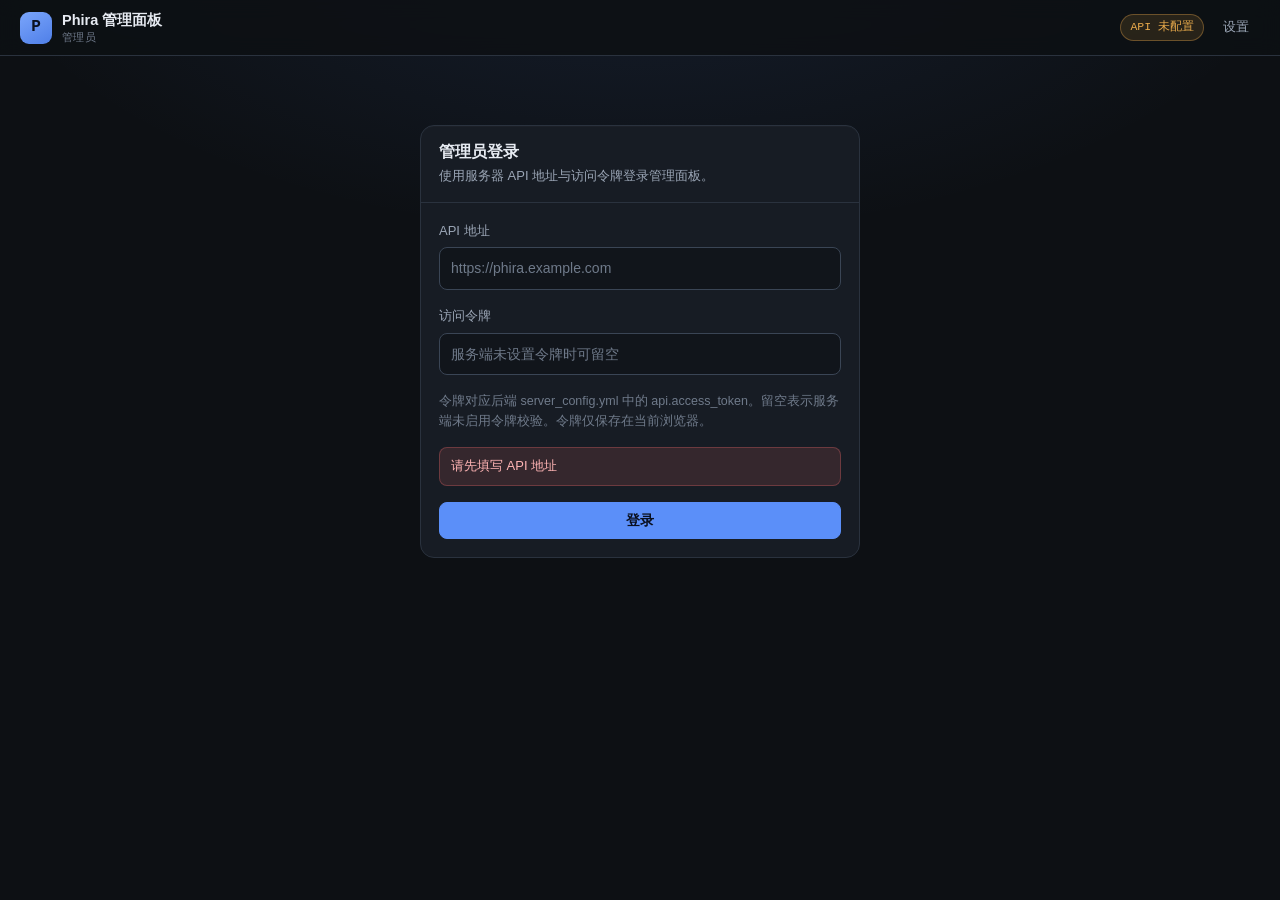
==== admin.html @ 4a92c3e2 "feat: Phira 网页玩家面板与管理面板" ====
<!DOCTYPE html>
<html lang="zh-CN">
<head>
  <meta charset="utf-8">
  <meta name="viewport" content="width=device-width, initial-scale=1">
  <meta name="color-scheme" content="dark">
  <title>Phira 管理面板</title>
  <link rel="stylesheet" href="assets/styles.css">
</head>
<body>
  <header class="topbar">
    <div class="brand">
      <span class="brand-mark" aria-hidden="true">P</span>
      <span class="brand-text">
        <strong id="admin-site-name">Phira 管理面板</strong>
        <span class="brand-sub">管理员</span>
      </span>
    </div>
    <nav class="nav" id="admin-nav" hidden>
      <button class="nav-btn is-active" type="button" data-tab="overview">概览</button>
      <button class="nav-btn" type="button" data-tab="rooms">房间</button>
      <button class="nav-btn" type="button" data-tab="bindings">绑定</button>
      <button class="nav-btn" type="button" data-tab="announce">公告</button>
      <button class="nav-btn" type="button" data-tab="logs">日志</button>
    </nav>
    <div class="topbar-actions">
      <span class="api-chip is-missing" id="admin-api-chip">API 未配置</span>
      <button class="btn btn-ghost btn-sm" id="admin-settings" type="button">设置</button>
      <button class="btn btn-ghost btn-sm" id="admin-logout" type="button" hidden>退出登录</button>
    </div>
  </header>

  <main class="page">
    <!-- 登录 -->
    <section class="auth-wrap" id="admin-login-view">
      <form class="card auth-card" id="admin-login-form" novalidate>
        <div class="card-head">
          <div>
            <h2>管理员登录</h2>
            <p class="muted">使用服务器 API 地址与访问令牌登录管理面板。</p>
          </div>
        </div>
        <div class="card-body">
          <label class="field" for="admin-api-base">
            <span>API 地址</span>
            <input class="input" id="admin-api-base" type="url" placeholder="https://phira.example.com" autocomplete="url">
          </label>
          <label class="field" for="admin-token">
            <span>访问令牌</span>
            <input class="input" id="admin-token" type="password" autocomplete="off" placeholder="服务端未设置令牌时可留空">
          </label>
          <p class="hint">令牌对应后端 server_config.yml 中的 api.access_token。留空表示服务端未启用令牌校验。令牌仅保存在当前浏览器。</p>
          <p class="form-error" id="admin-login-error" hidden></p>
          <button class="btn btn-primary btn-block" id="admin-login-submit" type="submit">登录</button>
        </div>
      </form>
    </section>

    <!-- 已登录 -->
    <div id="admin-app-view" hidden>
      <div class="toolbar">
        <div class="toolbar-info">
          <span class="sync-status" id="admin-sync">尚未同步</span>
        </div>
        <button class="btn btn-ghost btn-sm" id="admin-refresh" type="button">刷新</button>
      </div>

      <!-- 概览 -->
      <section class="tab-panel" id="tab-overview" hidden>
        <div class="stat-grid">
          <div class="stat">
            <span class="stat-label">运行时长</span>
            <strong class="stat-value" id="stat-uptime">—</strong>
          </div>
          <div class="stat">
            <span class="stat-label">在线用户</span>
            <strong class="stat-value" id="stat-users">—</strong>
          </div>
          <div class="stat">
            <span class="stat-label">连接会话</span>
            <strong class="stat-value" id="stat-sessions">—</strong>
          </div>
          <div class="stat">
            <span class="stat-label">房间数</span>
            <strong class="stat-value" id="stat-rooms">—</strong>
          </div>
          <div class="stat">
            <span class="stat-label">内存占用</span>
            <strong class="stat-value" id="stat-memory">—</strong>
          </div>
        </div>

        <div class="card">
          <div class="card-head">
            <div>
              <h2>客户端建房</h2>
              <p class="muted">控制玩家能否在 Phira 客户端自行创建房间，重启后恢复配置文件的值。</p>
            </div>
            <span class="tag tag-muted" id="creation-tag">未知</span>
          </div>
          <div class="card-body">
            <div class="control-row">
              <button class="btn btn-primary" id="btn-room-creation" type="button">允许客户端建房</button>
              <span class="hint" id="creation-hint">正在读取服务器状态。</span>
            </div>
          </div>
        </div>

        <div class="card">
          <div class="card-head">
            <div>
              <h2>在线用户</h2>
              <p class="muted">包含掉线等待重连的玩家。</p>
            </div>
          </div>
          <div class="card-body">
            <div class="table-wrap" id="users-wrap">
              <table class="table">
                <thead>
                  <tr>
                    <th>玩家 ID</th>
                    <th>昵称</th>
                    <th>房间</th>
                    <th>身份</th>
                    <th>状态</th>
                  </tr>
                </thead>
                <tbody id="users-body"></tbody>
              </table>
            </div>
            <div class="empty" id="users-empty" hidden>当前没有在线用户。</div>
          </div>
        </div>
      </section>

      <!-- 房间 -->
      <section class="tab-panel" id="tab-rooms" hidden>
        <div class="card">
          <div class="card-head">
            <div>
              <h2>房间管理</h2>
              <p class="muted">包含隐藏房间（ID 以 _ 开头）。列表不提供选谱与开始游戏，需房间内成员操作。</p>
            </div>
            <button class="btn btn-ghost btn-sm" id="rooms-refresh" type="button">刷新</button>
          </div>
          <div class="card-body">
            <div class="inline-form">
              <div class="field">
                <label for="create-room-id">新建房间 ID</label>
                <input class="input" id="create-room-id" type="text" maxlength="20" placeholder="字母、数字、-、_，1~20 位" autocomplete="off">
                <p class="field-error" id="create-room-error" hidden></p>
              </div>
              <button class="btn btn-primary" id="btn-create-room" type="button">创建房间</button>
            </div>
            <div class="inline-form">
              <div class="field">
                <label for="broadcast-content">管理消息</label>
                <input class="input" id="broadcast-content" type="text" placeholder="发送给全部房间的内容" autocomplete="off">
                <p class="field-error" id="broadcast-error" hidden></p>
              </div>
              <button class="btn" id="btn-broadcast" type="button">向全部房间发送</button>
            </div>
          </div>
        </div>

        <div class="card">
          <div class="card-head">
            <div>
              <h2>在线房间</h2>
              <p class="muted">点击“详情”查看成员并执行管理操作。</p>
            </div>
          </div>
          <div class="card-body">
            <div class="table-wrap" id="admin-rooms-wrap">
              <table class="table">
                <thead>
                  <tr>
                    <th>房间</th>
                    <th>人数</th>
                    <th>谱面</th>
                    <th>阶段</th>
                    <th>状态</th>
                    <th>房主</th>
                    <th>操作</th>
                  </tr>
                </thead>
                <tbody id="admin-rooms-body"></tbody>
              </table>
            </div>
            <div class="empty" id="admin-rooms-empty" hidden>当前没有房间。</div>
          </div>
        </div>

        <div class="card" id="admin-room-detail" hidden>
          <div class="card-head">
            <div>
              <h2>房间详情</h2>
              <p class="muted" id="admin-room-detail-sub">—</p>
            </div>
            <button class="btn btn-ghost btn-sm" id="btn-admin-close-detail" type="button">关闭</button>
          </div>
          <div class="card-body" id="admin-room-detail-body"></div>
        </div>
      </section>

      <!-- 绑定 -->
      <section class="tab-panel" id="tab-bindings" hidden>
        <div class="card">
          <div class="card-head">
            <div>
              <h2>生成绑定链接</h2>
              <p class="muted">为尚未绑定 Phira 账号的 QQ 用户生成一次性登录链接。</p>
            </div>
          </div>
          <div class="card-body">
            <div class="inline-form">
              <div class="field">
                <label for="bind-qq">QQ 号</label>
                <input class="input" id="bind-qq" type="text" inputmode="numeric" autocomplete="off" placeholder="例如 123456789">
                <p class="field-error" id="bind-qq-error" hidden></p>
              </div>
              <button class="btn btn-primary" id="btn-create-link" type="button">生成链接</button>
            </div>
            <div class="link-box" id="link-result" hidden>
              <div class="link-main">
                <a id="link-anchor" href="#" target="_blank" rel="noopener noreferrer">—</a>
                <p class="hint" id="link-expires"></p>
              </div>
              <button class="btn btn-ghost btn-sm" id="btn-copy-link" type="button">复制链接</button>
            </div>
          </div>
        </div>

        <div class="card">
          <div class="card-head">
            <div>
              <h2>QQ 绑定列表</h2>
              <p class="muted">解绑后该 QQ 需要重新登录绑定。</p>
            </div>
            <button class="btn btn-ghost btn-sm" id="bindings-refresh" type="button">刷新</button>
          </div>
          <div class="card-body">
            <div class="table-wrap" id="bindings-wrap">
              <table class="table">
                <thead>
                  <tr>
                    <th>平台</th>
                    <th>QQ 号</th>
                    <th>Phira ID</th>
                    <th>昵称</th>
                    <th>绑定时间</th>
                    <th>操作</th>
                  </tr>
                </thead>
                <tbody id="bindings-body"></tbody>
              </table>
            </div>
            <div class="empty" id="bindings-empty" hidden>暂无绑定记录。</div>
          </div>
        </div>
      </section>

      <!-- 公告 -->
      <section class="tab-panel" id="tab-announce" hidden>
        <div class="card">
          <div class="card-head">
            <div>
              <h2>发布公告</h2>
              <p class="muted">公告会立即发送给所有在线玩家，无法撤回。</p>
            </div>
          </div>
          <div class="card-body">
            <div class="field">
              <label for="announce-content">公告内容</label>
              <textarea class="textarea" id="announce-content" placeholder="例如：服务器将在 10 分钟后进行维护"></textarea>
              <p class="field-error" id="announce-error" hidden></p>
            </div>
            <div class="control-row">
              <button class="btn btn-primary" id="btn-announce" type="button">发布公告</button>
              <span class="hint">发送后消息会带有“【公告】”前缀。</span>
            </div>
          </div>
        </div>
      </section>

      <!-- 日志 -->
      <section class="tab-panel" id="tab-logs" hidden>
        <div class="card">
          <div class="card-head">
            <div>
              <h2>服务器日志</h2>
              <p class="muted" id="log-file">尚未加载</p>
            </div>
            <div class="card-actions">
              <select class="select select-sm" id="log-lines" aria-label="日志行数">
                <option value="100">100 行</option>
                <option value="200" selected>200 行</option>
                <option value="500">500 行</option>
                <option value="1000">1000 行</option>
              </select>
              <button class="btn btn-ghost btn-sm" id="logs-refresh" type="button">刷新</button>
            </div>
          </div>
          <div class="card-body">
            <pre class="log-view" id="log-content">尚未加载。</pre>
          </div>
        </div>
      </section>
    </div>
  </main>

  <!-- API 地址设置 -->
  <div class="modal-backdrop" id="admin-settings-modal" hidden>
    <div class="modal" role="dialog" aria-modal="true" aria-labelledby="admin-settings-title">
      <div class="modal-head">
        <h2 id="admin-settings-title">API 地址设置</h2>
      </div>
      <div class="modal-body">
        <label class="field" for="admin-api-base-input">
          <span>服务器 API 地址</span>
          <input class="input" id="admin-api-base-input" type="url" placeholder="https://phira.example.com" autocomplete="url">
        </label>
        <p class="field-error" id="admin-api-base-error" hidden></p>
        <p class="hint">填写后端 HTTP API 的根地址，不要带末尾斜杠。地址保存在当前浏览器中。</p>
      </div>
      <div class="modal-foot">
        <button class="btn btn-ghost" id="btn-admin-settings-cancel" type="button">取消</button>
        <button class="btn btn-primary" id="btn-admin-settings-save" type="button">保存</button>
      </div>
    </div>
  </div>

  <div class="toast-stack" id="toast-stack" aria-live="polite"></div>

  <script src="config.js" defer></script>
  <script src="assets/admin.js" defer></script>
</body>
</html>
---- assets/styles.css ----
/* Phira 多人服务器 · 静态管理面板样式（深色主题，无外部依赖） */

:root {
  color-scheme: dark;
  --bg: #0d1014;
  --bg-soft: #11151b;
  --surface: #171c24;
  --surface-2: #1d232d;
  --surface-3: #252d39;
  --border: #2a323e;
  --border-strong: #3a4555;
  --text: #e7ebf2;
  --text-dim: #9ba6b6;
  --text-faint: #6f7a8a;
  --accent: #5b8ff9;
  --accent-strong: #7aa5fb;
  --accent-soft: rgba(91, 143, 249, 0.14);
  --success: #43c98d;
  --success-soft: rgba(67, 201, 141, 0.14);
  --warning: #e7a94b;
  --warning-soft: rgba(231, 169, 75, 0.13);
  --danger: #ef6b6b;
  --danger-soft: rgba(239, 107, 107, 0.14);
  --info: #59b8d8;
  --info-soft: rgba(89, 184, 216, 0.14);
  --radius-lg: 14px;
  --radius: 10px;
  --radius-sm: 7px;
  --shadow: 0 14px 36px rgba(0, 0, 0, 0.4);
  --font: -apple-system, BlinkMacSystemFont, "Segoe UI", "PingFang SC", "Hiragino Sans GB",
    "Microsoft YaHei", "Noto Sans CJK SC", sans-serif;
  --mono: "SFMono-Regular", Consolas, "Liberation Mono", Menlo, "Courier New", monospace;
}

*,
*::before,
*::after {
  box-sizing: border-box;
}

[hidden] {
  display: none !important;
}

html,
body {
  margin: 0;
  padding: 0;
  overflow-x: hidden;
}

body {
  min-height: 100vh;
  background-color: var(--bg);
  background-image: radial-gradient(1100px 560px at 50% -12%, rgba(91, 143, 249, 0.12), transparent 62%);
  background-repeat: no-repeat;
  background-attachment: fixed;
  color: var(--text);
  font-family: var(--font);
  font-size: 15px;
  line-height: 1.6;
  -webkit-font-smoothing: antialiased;
}

h1,
h2,
h3 {
  line-height: 1.35;
}

p {
  margin: 0;
}

a {
  color: var(--accent-strong);
}

a:hover {
  color: #a6c4fd;
}

/* ---------- 顶部栏 ---------- */

.topbar {
  position: sticky;
  top: 0;
  z-index: 50;
  display: flex;
  align-items: center;
  flex-wrap: wrap;
  gap: 12px 16px;
  padding: 11px 20px;
  background: rgba(13, 16, 20, 0.88);
  border-bottom: 1px solid var(--border);
  backdrop-filter: blur(10px);
}

.brand {
  display: flex;
  align-items: center;
  gap: 10px;
}

.brand-mark {
  display: inline-flex;
  align-items: center;
  justify-content: center;
  width: 32px;
  height: 32px;
  border-radius: 9px;
  background: linear-gradient(150deg, #7aa5fb, #4f7fe8);
  color: #0b1220;
  font-family: var(--mono);
  font-size: 16px;
  font-weight: 700;
  flex: 0 0 auto;
}

.brand-text {
  display: flex;
  flex-direction: column;
  line-height: 1.3;
}

.brand-text strong {
  font-size: 14.5px;
  font-weight: 600;
}

.brand-sub {
  font-size: 11px;
  color: var(--text-faint);
  letter-spacing: 0.04em;
}

.nav {
  display: flex;
  gap: 4px;
  flex-wrap: wrap;
}

.nav-btn {
  padding: 6px 12px;
  border: 1px solid transparent;
  border-radius: var(--radius-sm);
  background: transparent;
  color: var(--text-dim);
  font: inherit;
  font-size: 14px;
  cursor: pointer;
  transition: background 0.15s ease, color 0.15s ease, border-color 0.15s ease;
  white-space: nowrap;
}

.nav-btn:hover {
  color: var(--text);
  background: var(--surface-2);
}

.nav-btn.is-active {
  color: var(--text);
  background: var(--accent-soft);
  border-color: rgba(91, 143, 249, 0.38);
}

.topbar-actions {
  display: flex;
  align-items: center;
  gap: 8px;
  flex-wrap: wrap;
  margin-left: auto;
}

.api-chip {
  max-width: 240px;
  overflow: hidden;
  text-overflow: ellipsis;
  white-space: nowrap;
  padding: 3px 9px;
  border-radius: 999px;
  border: 1px solid var(--border);
  background: var(--bg-soft);
  color: var(--text-dim);
  font-family: var(--mono);
  font-size: 11.5px;
}

.api-chip.is-missing {
  color: var(--warning);
  border-color: rgba(231, 169, 75, 0.35);
  background: var(--warning-soft);
}

.user-chip {
  display: inline-flex;
  align-items: center;
  gap: 7px;
  padding: 3px 10px 3px 4px;
  border: 1px solid var(--border);
  border-radius: 999px;
  background: var(--bg-soft);
  max-width: 220px;
}

.avatar {
  display: inline-flex;
  align-items: center;
  justify-content: center;
  width: 24px;
  height: 24px;
  border-radius: 50%;
  background: var(--accent-soft);
  color: var(--accent-strong);
  font-size: 12px;
  font-weight: 600;
  flex: 0 0 auto;
}

.user-name {
  font-size: 13px;
  overflow: hidden;
  text-overflow: ellipsis;
  white-space: nowrap;
}

/* ---------- 页面与卡片 ---------- */

.page {
  width: min(1180px, 100%);
  margin: 0 auto;
  padding: 24px 20px 72px;
  display: flex;
  flex-direction: column;
  gap: 18px;
}

#app-view,
#admin-app-view {
  display: flex;
  flex-direction: column;
  gap: 18px;
}

.tab-panel {
  display: flex;
  flex-direction: column;
  gap: 18px;
}

.auth-wrap {
  display: flex;
  justify-content: center;
  padding: 5vh 0 0;
}

.auth-card {
  width: 100%;
  max-width: 440px;
}

.card {
  min-width: 0;
  background: var(--surface);
  border: 1px solid var(--border);
  border-radius: var(--radius-lg);
  box-shadow: inset 0 1px 0 rgba(255, 255, 255, 0.02);
}

.card-head {
  display: flex;
  align-items: flex-start;
  justify-content: space-between;
  gap: 12px;
  flex-wrap: wrap;
  padding: 15px 18px;
  border-bottom: 1px solid var(--border);
}

.card-head h2 {
  margin: 0;
  font-size: 16px;
  font-weight: 600;
}

.card-head .muted {
  margin-top: 3px;
}

.card-actions {
  display: flex;
  align-items: center;
  gap: 8px;
  flex-wrap: wrap;
}

.card-body {
  display: flex;
  flex-direction: column;
  gap: 16px;
  padding: 18px;
  min-width: 0;
}

.muted {
  color: var(--text-dim);
  font-size: 13px;
}

.hint {
  color: var(--text-faint);
  font-size: 12.5px;
  line-height: 1.6;
}

.mono {
  font-family: var(--mono);
  font-size: 13px;
}

/* ---------- 工具栏 ---------- */

.toolbar {
  display: flex;
  align-items: center;
  justify-content: space-between;
  gap: 12px;
  flex-wrap: wrap;
}

.toolbar-info {
  display: flex;
  align-items: center;
  gap: 10px;
  flex-wrap: wrap;
}

.sync-status {
  font-size: 12.5px;
  color: var(--text-faint);
}

.sync-status.is-error {
  color: var(--danger);
}

/* ---------- 按钮 ---------- */

.btn {
  display: inline-flex;
  align-items: center;
  justify-content: center;
  gap: 6px;
  padding: 8px 14px;
  border: 1px solid var(--border-strong);
  border-radius: 8px;
  background: var(--surface-2);
  color: var(--text);
  font: inherit;
  font-size: 14px;
  line-height: 1.4;
  cursor: pointer;
  white-space: nowrap;
  transition: background 0.15s ease, border-color 0.15s ease, color 0.15s ease, opacity 0.15s ease;
}

.btn:hover:not(:disabled) {
  background: var(--surface-3);
  border-color: #46536a;
}

.btn:disabled {
  opacity: 0.42;
  cursor: not-allowed;
}

.btn-primary {
  background: var(--accent);
  border-color: var(--accent);
  color: #0a1020;
  font-weight: 600;
}

.btn-primary:hover:not(:disabled) {
  background: var(--accent-strong);
  border-color: var(--accent-strong);
}

.btn-ghost {
  background: transparent;
  border-color: transparent;
  color: var(--text-dim);
}

.btn-ghost:hover:not(:disabled) {
  background: var(--surface-2);
  border-color: var(--border);
  color: var(--text);
}

.btn-danger {
  background: var(--danger-soft);
  border-color: rgba(239, 107, 107, 0.45);
  color: #ffa8a8;
}

.btn-danger:hover:not(:disabled) {
  background: rgba(239, 107, 107, 0.24);
  border-color: rgba(239, 107, 107, 0.7);
}

.btn-sm {
  padding: 5px 10px;
  font-size: 13px;
  border-radius: var(--radius-sm);
}

.btn-block {
  width: 100%;
}

.btn.is-busy {
  cursor: progress;
  opacity: 0.8;
}

.btn.is-busy::before {
  content: "";
  width: 12px;
  height: 12px;
  border: 2px solid currentColor;
  border-right-color: transparent;
  border-radius: 50%;
  animation: spin 0.7s linear infinite;
  flex: 0 0 auto;
}

/* ---------- 表单 ---------- */

.field {
  display: flex;
  flex-direction: column;
  gap: 6px;
  min-width: 0;
}

.field > span,
.field > label {
  font-size: 13px;
  color: var(--text-dim);
}

.input,
.select,
.textarea {
  width: 100%;
  padding: 9px 11px;
  border: 1px solid var(--border-strong);
  border-radius: 8px;
  background: var(--bg-soft);
  color: var(--text);
  font: inherit;
  font-size: 14px;
  transition: border-color 0.15s ease, box-shadow 0.15s ease;
}

.input::placeholder,
.textarea::placeholder {
  color: var(--text-faint);
}

.input:focus,
.select:focus,
.textarea:focus {
  outline: none;
  border-color: var(--accent);
  box-shadow: 0 0 0 3px var(--accent-soft);
}

.input.is-invalid,
.textarea.is-invalid {
  border-color: var(--danger);
}

.textarea {
  min-height: 130px;
  resize: vertical;
  line-height: 1.6;
}

.select {
  cursor: pointer;
}

.select-sm {
  width: auto;
  padding: 6px 10px;
  font-size: 13px;
}

.field-error {
  margin: 0;
  font-size: 12.5px;
  color: #ff9a9a;
}

.form-error {
  margin: 0;
  padding: 8px 11px;
  border: 1px solid rgba(239, 107, 107, 0.3);
  border-radius: 8px;
  background: var(--danger-soft);
  color: #ffb4b4;
  font-size: 13px;
}

.notice {
  display: flex;
  flex-direction: column;
  gap: 9px;
  padding: 12px 14px;
  border: 1px solid rgba(231, 169, 75, 0.35);
  border-radius: var(--radius);
  background: var(--warning-soft);
  color: #f2cd93;
  font-size: 13.5px;
}

.notice .btn {
  align-self: flex-start;
}

.inline-form {
  display: flex;
  align-items: flex-end;
  gap: 12px;
  flex-wrap: wrap;
}

.inline-form .field {
  flex: 1 1 240px;
}

.control-row {
  display: flex;
  align-items: flex-end;
  gap: 10px;
  flex-wrap: wrap;
}

.control-row .field {
  flex: 1 1 210px;
}

.control-row > .btn {
  flex: 0 0 auto;
}

/* ---------- 标签 ---------- */

.tag {
  display: inline-flex;
  align-items: center;
  padding: 2px 8px;
  border: 1px solid transparent;
  border-radius: 999px;
  font-size: 12px;
  line-height: 1.5;
  white-space: nowrap;
}

.tag-ok {
  color: var(--success);
  background: var(--success-soft);
  border-color: rgba(67, 201, 141, 0.26);
}

.tag-warn {
  color: var(--warning);
  background: var(--warning-soft);
  border-color: rgba(231, 169, 75, 0.26);
}

.tag-danger {
  color: var(--danger);
  background: var(--danger-soft);
  border-color: rgba(239, 107, 107, 0.26);
}

.tag-info {
  color: var(--info);
  background: var(--info-soft);
  border-color: rgba(89, 184, 216, 0.26);
}

.tag-muted {
  color: var(--text-dim);
  background: rgba(255, 255, 255, 0.04);
  border-color: var(--border);
}

.tag-row {
  display: flex;
  align-items: center;
  gap: 6px;
  flex-wrap: wrap;
}

.tag-inline {
  margin-left: 6px;
}

/* ---------- 表格 ---------- */

.table-wrap {
  width: 100%;
  overflow-x: auto;
  border: 1px solid var(--border);
  border-radius: var(--radius);
  background: var(--bg-soft);
  -webkit-overflow-scrolling: touch;
}

.table {
  width: 100%;
  min-width: 640px;
  border-collapse: collapse;
  font-size: 14px;
}

.table-compact {
  min-width: 440px;
}

.table th,
.table td {
  padding: 9px 12px;
  text-align: left;
  vertical-align: middle;
  border-bottom: 1px solid var(--border);
}

.table thead th {
  background: var(--surface-2);
  color: var(--text-dim);
  font-size: 12px;
  font-weight: 600;
  white-space: nowrap;
}

.table tbody tr:last-child td {
  border-bottom: none;
}

.table tbody tr:hover td {
  background: rgba(255, 255, 255, 0.02);
}

.table tr.is-selected td {
  background: var(--accent-soft);
}

.table tr.is-self td {
  background: rgba(91, 143, 249, 0.08);
}

.table td .tag-row {
  gap: 4px;
}

/* ---------- 房间展示 ---------- */

.room-summary {
  display: flex;
  flex-direction: column;
  gap: 16px;
}

.room-head {
  display: flex;
  align-items: center;
  justify-content: space-between;
  gap: 12px;
  flex-wrap: wrap;
}

.room-title {
  display: flex;
  align-items: center;
  gap: 10px;
  flex-wrap: wrap;
}

.room-id {
  font-family: var(--mono);
  font-size: 18px;
  font-weight: 600;
}

.meta-grid {
  display: grid;
  grid-template-columns: repeat(auto-fit, minmax(150px, 1fr));
  gap: 10px 18px;
}

.meta {
  display: flex;
  flex-direction: column;
  gap: 2px;
  min-width: 0;
}

.meta-label {
  font-size: 12px;
  color: var(--text-faint);
}

.meta-value {
  font-size: 14px;
  word-break: break-word;
}

.control-groups {
  display: flex;
  flex-direction: column;
  gap: 16px;
}

.control-group {
  display: flex;
  flex-direction: column;
  gap: 10px;
  padding-top: 14px;
  border-top: 1px solid var(--border);
}

.control-title {
  font-size: 13px;
  font-weight: 600;
  color: var(--text-dim);
}

.hint-list {
  display: flex;
  flex-direction: column;
  gap: 2px;
  margin: 0;
  padding-left: 18px;
  color: var(--warning);
  font-size: 12.5px;
}

/* ---------- 状态卡片 ---------- */

.stat-grid {
  display: grid;
  grid-template-columns: repeat(auto-fit, minmax(160px, 1fr));
  gap: 12px;
}

.stat {
  display: flex;
  flex-direction: column;
  gap: 3px;
  padding: 14px 16px;
  border: 1px solid var(--border);
  border-radius: var(--radius);
  background: var(--surface);
}

.stat-label {
  font-size: 12.5px;
  color: var(--text-dim);
}

.stat-value {
  font-size: 22px;
  font-weight: 600;
  letter-spacing: 0.01em;
  font-variant-numeric: tabular-nums;
}

.stat-sub {
  font-size: 12px;
  color: var(--text-faint);
}

/* ---------- 空状态 / 加载 ---------- */

.empty {
  display: flex;
  flex-direction: column;
  align-items: center;
  gap: 8px;
  padding: 28px 16px;
  border: 1px dashed var(--border);
  border-radius: var(--radius);
  background: var(--bg-soft);
  color: var(--text-dim);
  text-align: center;
  font-size: 13.5px;
}

.empty-title {
  color: var(--text);
  font-size: 15px;
  font-weight: 600;
}

.loading-state {
  display: flex;
  align-items: center;
  justify-content: center;
  gap: 10px;
  padding: 24px 16px;
  color: var(--text-dim);
  font-size: 13.5px;
}

.spinner {
  width: 16px;
  height: 16px;
  border: 2px solid var(--border-strong);
  border-top-color: var(--accent);
  border-radius: 50%;
  animation: spin 0.8s linear infinite;
  flex: 0 0 auto;
}

/* ---------- 弹层 ---------- */

.modal-backdrop {
  position: fixed;
  inset: 0;
  z-index: 80;
  display: flex;
  align-items: center;
  justify-content: center;
  padding: 20px;
  background: rgba(4, 6, 10, 0.72);
  backdrop-filter: blur(2px);
}

.modal {
  width: min(470px, 100%);
  border: 1px solid var(--border);
  border-radius: var(--radius-lg);
  background: var(--surface);
  box-shadow: var(--shadow);
  animation: pop 0.16s ease-out;
}

.modal-head {
  padding: 16px 18px 12px;
}

.modal-head h2 {
  margin: 0;
  font-size: 16px;
  font-weight: 600;
}

.modal-body {
  display: flex;
  flex-direction: column;
  gap: 12px;
  padding: 0 18px 16px;
}

.modal-text {
  color: var(--text-dim);
  font-size: 14px;
  line-height: 1.65;
}

.modal-foot {
  display: flex;
  justify-content: flex-end;
  gap: 10px;
  padding: 0 18px 18px;
}

/* ---------- Toast ---------- */

.toast-stack {
  position: fixed;
  top: 16px;
  right: 16px;
  z-index: 100;
  display: flex;
  flex-direction: column;
  gap: 8px;
  width: min(360px, calc(100vw - 32px));
  pointer-events: none;
}

.toast {
  padding: 10px 14px;
  border: 1px solid var(--border-strong);
  border-left: 3px solid var(--accent);
  border-radius: 9px;
  background: var(--surface-2);
  box-shadow: var(--shadow);
  font-size: 13.5px;
  line-height: 1.5;
  word-break: break-word;
  animation: slide-in 0.18s ease-out;
  pointer-events: auto;
}

.toast-success {
  border-left-color: var(--success);
}

.toast-error {
  border-left-color: var(--danger);
}

.toast-info {
  border-left-color: var(--info);
}

.toast.is-leaving {
  opacity: 0;
  transform: translateY(-6px);
  transition: opacity 0.2s ease, transform 0.2s ease;
}

/* ---------- 日志 / 链接 ---------- */

.log-view {
  margin: 0;
  padding: 14px;
  max-height: 62vh;
  overflow: auto;
  border: 1px solid var(--border);
  border-radius: var(--radius);
  background: #0a0d11;
  color: #c8d2e0;
  font-family: var(--mono);
  font-size: 12.5px;
  line-height: 1.55;
  white-space: pre-wrap;
  word-break: break-all;
}

.link-box {
  display: flex;
  align-items: center;
  gap: 12px;
  flex-wrap: wrap;
  padding: 12px 14px;
  border: 1px solid var(--border);
  border-radius: var(--radius);
  background: var(--bg-soft);
}

.link-main {
  display: flex;
  flex-direction: column;
  gap: 4px;
  flex: 1 1 260px;
  min-width: 0;
}

.link-main a {
  word-break: break-all;
  font-family: var(--mono);
  font-size: 13px;
}

/* ---------- 动画 ---------- */

@keyframes spin {
  to {
    transform: rotate(360deg);
  }
}

@keyframes pop {
  from {
    opacity: 0;
    transform: scale(0.97);
  }
  to {
    opacity: 1;
    transform: scale(1);
  }
}

@keyframes slide-in {
  from {
    opacity: 0;
    transform: translateY(-6px);
  }
  to {
    opacity: 1;
    transform: translateY(0);
  }
}

@media (prefers-reduced-motion: reduce) {
  *,
  *::before,
  *::after {
    animation-duration: 0.01ms !important;
    transition-duration: 0.01ms !important;
  }
}

/* ---------- 响应式 ---------- */

@media (max-width: 820px) {
  .topbar {
    padding: 10px 14px;
  }

  .nav {
    order: 3;
    width: 100%;
    flex-wrap: nowrap;
    overflow-x: auto;
    padding-bottom: 2px;
  }

  .nav-btn {
    flex: 0 0 auto;
  }

  .api-chip {
    max-width: 150px;
  }

  .page {
    padding: 16px 14px 56px;
  }

  .card-head,
  .card-body {
    padding: 14px;
  }

  .auth-wrap {
    padding: 8px 0 0;
  }

  .stat-grid {
    grid-template-columns: repeat(2, minmax(0, 1fr));
  }

  .control-row .field,
  .inline-form .field {
    flex-basis: 100%;
  }

  .inline-form > .btn {
    width: 100%;
  }
}

@media (max-width: 560px) {
  .topbar-actions {
    width: 100%;
    margin-left: 0;
    justify-content: flex-end;
  }

  .topbar-actions .api-chip {
    display: none;
  }

  .topbar-actions .user-chip {
    margin-left: auto;
  }
}

@media (max-width: 460px) {
  .brand-sub {
    display: none;
  }

  .stat-grid {
    grid-template-columns: 1fr;
  }

  .user-chip {
    max-width: 160px;
  }

  .api-chip {
    max-width: 120px;
  }

  .modal-backdrop {
    padding: 12px;
  }
}
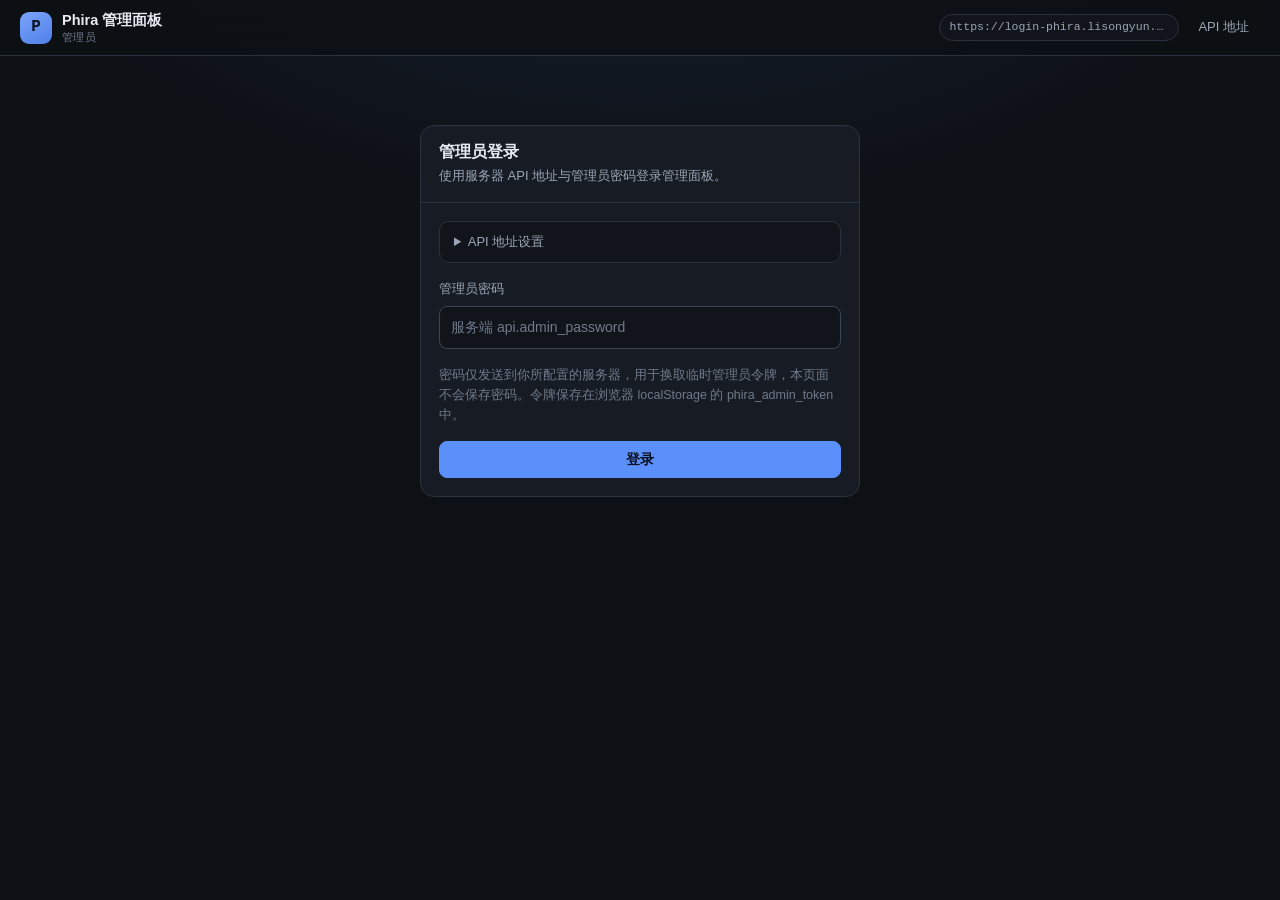
==== commit 9d89bf84: "feat: admin password login, bans, binding tools and live logs" ====
--- a/admin.html
+++ b/admin.html
@@ -19,13 +19,15 @@
     <nav class="nav" id="admin-nav" hidden>
       <button class="nav-btn is-active" type="button" data-tab="overview">概览</button>
       <button class="nav-btn" type="button" data-tab="rooms">房间</button>
+      <button class="nav-btn" type="button" data-tab="players">玩家与封禁</button>
       <button class="nav-btn" type="button" data-tab="bindings">绑定</button>
+      <button class="nav-btn" type="button" data-tab="logs">实时日志</button>
       <button class="nav-btn" type="button" data-tab="announce">公告</button>
-      <button class="nav-btn" type="button" data-tab="logs">日志</button>
+      <button class="nav-btn" type="button" data-tab="settings">系统设置</button>
     </nav>
     <div class="topbar-actions">
       <span class="api-chip is-missing" id="admin-api-chip">API 未配置</span>
-      <button class="btn btn-ghost btn-sm" id="admin-settings" type="button">设置</button>
+      <button class="btn btn-ghost btn-sm" id="admin-settings" type="button">API 地址</button>
       <button class="btn btn-ghost btn-sm" id="admin-logout" type="button" hidden>退出登录</button>
     </div>
   </header>
@@ -37,19 +39,23 @@
         <div class="card-head">
           <div>
             <h2>管理员登录</h2>
-            <p class="muted">使用服务器 API 地址与访问令牌登录管理面板。</p>
+            <p class="muted">使用服务器 API 地址与管理员密码登录管理面板。</p>
           </div>
         </div>
         <div class="card-body">
-          <label class="field" for="admin-api-base">
-            <span>API 地址</span>
-            <input class="input" id="admin-api-base" type="url" placeholder="https://phira.example.com" autocomplete="url">
+          <details class="auth-advanced" id="admin-api-details">
+            <summary>API 地址设置</summary>
+            <label class="field" for="admin-api-base">
+              <span>API 地址</span>
+              <input class="input" id="admin-api-base" type="url" placeholder="https://login-phira.lisongyun.top" autocomplete="url">
+            </label>
+            <p class="hint">默认使用 config.js 中的地址，也可以在这里修改；地址保存在当前浏览器中，不会上传。</p>
+          </details>
+          <label class="field" for="admin-password">
+            <span>管理员密码</span>
+            <input class="input" id="admin-password" type="password" autocomplete="current-password" placeholder="服务端 api.admin_password">
           </label>
-          <label class="field" for="admin-token">
-            <span>访问令牌</span>
-            <input class="input" id="admin-token" type="password" autocomplete="off" placeholder="服务端未设置令牌时可留空">
-          </label>
-          <p class="hint">令牌对应后端 server_config.yml 中的 api.access_token。留空表示服务端未启用令牌校验。令牌仅保存在当前浏览器。</p>
+          <p class="hint">密码仅发送到你所配置的服务器，用于换取临时管理员令牌，本页面不会保存密码。令牌保存在浏览器 localStorage 的 phira_admin_token 中。</p>
           <p class="form-error" id="admin-login-error" hidden></p>
           <button class="btn btn-primary btn-block" id="admin-login-submit" type="submit">登录</button>
         </div>
@@ -109,8 +115,8 @@
         <div class="card">
           <div class="card-head">
             <div>
-              <h2>在线用户</h2>
-              <p class="muted">包含掉线等待重连的玩家。</p>
+              <h2>在线用户概览</h2>
+              <p class="muted">包含掉线等待重连的玩家；踢下线与封禁操作请前往“玩家与封禁”。</p>
             </div>
           </div>
           <div class="card-body">
@@ -203,6 +209,109 @@
         </div>
       </section>
 
+      <!-- 玩家与封禁 -->
+      <section class="tab-panel" id="tab-players" hidden>
+        <div class="card">
+          <div class="card-head">
+            <div>
+              <h2>在线用户</h2>
+              <p class="muted">按昵称或玩家 ID 过滤；踢下线会断开玩家连接，需要重新登录。</p>
+            </div>
+            <button class="btn btn-ghost btn-sm" id="players-refresh" type="button">刷新</button>
+          </div>
+          <div class="card-body">
+            <div class="inline-form">
+              <div class="field">
+                <label for="players-search">搜索玩家</label>
+                <input class="input" id="players-search" type="search" placeholder="昵称或玩家 ID" autocomplete="off">
+              </div>
+            </div>
+            <div class="table-wrap" id="players-wrap">
+              <table class="table">
+                <thead>
+                  <tr>
+                    <th>玩家 ID</th>
+                    <th>昵称</th>
+                    <th>房间</th>
+                    <th>身份</th>
+                    <th>状态</th>
+                    <th>操作</th>
+                  </tr>
+                </thead>
+                <tbody id="players-body"></tbody>
+              </table>
+            </div>
+            <div class="empty" id="players-empty" hidden>当前没有在线用户。</div>
+          </div>
+        </div>
+
+        <div class="card">
+          <div class="card-head">
+            <div>
+              <h2>新建封禁</h2>
+              <p class="muted">封禁保存在服务器内存中，重启后失效。</p>
+            </div>
+          </div>
+          <div class="card-body">
+            <div class="form-grid">
+              <div class="field">
+                <label for="ban-type">类型</label>
+                <select class="select" id="ban-type">
+                  <option value="ip">IP 地址</option>
+                  <option value="user">Phira ID</option>
+                </select>
+              </div>
+              <div class="field">
+                <label for="ban-value">封禁值</label>
+                <input class="input" id="ban-value" type="text" autocomplete="off" placeholder="IP 地址或 Phira ID">
+              </div>
+              <div class="field">
+                <label for="ban-minutes">时长（分钟）</label>
+                <input class="input" id="ban-minutes" type="number" min="0" step="1" value="60" inputmode="numeric">
+              </div>
+              <div class="field">
+                <label for="ban-reason">原因（可选）</label>
+                <input class="input" id="ban-reason" type="text" autocomplete="off" placeholder="例如 恶意刷屏">
+              </div>
+            </div>
+            <p class="field-error" id="ban-error" hidden></p>
+            <div class="control-row">
+              <button class="btn btn-primary" id="btn-ban" type="button">添加封禁</button>
+              <span class="hint">时长填 0 表示永久封禁。</span>
+            </div>
+            <p class="hint">IP 封禁同时拦截 HTTP 请求与游戏连接；Phira ID 封禁会在登录时拒绝。重置服务器后所有封禁失效。</p>
+          </div>
+        </div>
+
+        <div class="card">
+          <div class="card-head">
+            <div>
+              <h2>封禁列表</h2>
+              <p class="muted">到期时间显示为“永久”表示无限期封禁。</p>
+            </div>
+            <button class="btn btn-ghost btn-sm" id="bans-refresh" type="button">刷新</button>
+          </div>
+          <div class="card-body">
+            <div class="table-wrap" id="bans-wrap">
+              <table class="table">
+                <thead>
+                  <tr>
+                    <th>类型</th>
+                    <th>值</th>
+                    <th>原因</th>
+                    <th>创建时间</th>
+                    <th>到期时间</th>
+                    <th>操作</th>
+                  </tr>
+                </thead>
+                <tbody id="bans-body"></tbody>
+              </table>
+            </div>
+            <div class="empty" id="bans-empty" hidden>当前没有封禁记录。</div>
+          </div>
+        </div>
+      </section>
+
       <!-- 绑定 -->
       <section class="tab-panel" id="tab-bindings" hidden>
         <div class="card">
@@ -235,60 +344,72 @@
           <div class="card-head">
             <div>
               <h2>QQ 绑定列表</h2>
-              <p class="muted">解绑后该 QQ 需要重新登录绑定。</p>
+              <p class="muted">支持按 QQ 号、Phira ID 或昵称搜索；解绑后该 QQ 需要重新登录绑定。</p>
             </div>
             <button class="btn btn-ghost btn-sm" id="bindings-refresh" type="button">刷新</button>
           </div>
           <div class="card-body">
+            <div class="inline-form">
+              <div class="field">
+                <label for="bindings-search">搜索</label>
+                <input class="input" id="bindings-search" type="search" placeholder="QQ 号 / Phira ID / 昵称" autocomplete="off">
+              </div>
+              <button class="btn" id="btn-bindings-search" type="button">搜索</button>
+            </div>
+            <div class="control-row">
+              <button class="btn btn-danger" id="btn-batch-unbind" type="button" disabled>批量解绑</button>
+              <button class="btn" id="btn-export-bindings" type="button">导出 JSON</button>
+              <span class="hint" id="bindings-selected-count">未选择</span>
+            </div>
             <div class="table-wrap" id="bindings-wrap">
               <table class="table">
                 <thead>
                   <tr>
+                    <th class="col-check"><input class="checkbox" id="bindings-select-all" type="checkbox" aria-label="全选当前页"></th>
                     <th>平台</th>
                     <th>QQ 号</th>
                     <th>Phira ID</th>
                     <th>昵称</th>
                     <th>绑定时间</th>
-                    <th>操作</th>
                   </tr>
                 </thead>
                 <tbody id="bindings-body"></tbody>
               </table>
             </div>
             <div class="empty" id="bindings-empty" hidden>暂无绑定记录。</div>
-          </div>
-        </div>
-      </section>
-
-      <!-- 公告 -->
-      <section class="tab-panel" id="tab-announce" hidden>
-        <div class="card">
-          <div class="card-head">
-            <div>
-              <h2>发布公告</h2>
-              <p class="muted">公告会立即发送给所有在线玩家，无法撤回。</p>
-            </div>
-          </div>
-          <div class="card-body">
-            <div class="field">
-              <label for="announce-content">公告内容</label>
-              <textarea class="textarea" id="announce-content" placeholder="例如：服务器将在 10 分钟后进行维护"></textarea>
-              <p class="field-error" id="announce-error" hidden></p>
-            </div>
-            <div class="control-row">
-              <button class="btn btn-primary" id="btn-announce" type="button">发布公告</button>
-              <span class="hint">发送后消息会带有“【公告】”前缀。</span>
-            </div>
-          </div>
-        </div>
-      </section>
-
-      <!-- 日志 -->
+            <div class="pagination">
+              <button class="btn btn-ghost btn-sm" id="bindings-prev" type="button">上一页</button>
+              <span class="pagination-info" id="bindings-page-info">第 1 / 1 页</span>
+              <button class="btn btn-ghost btn-sm" id="bindings-next" type="button">下一页</button>
+            </div>
+          </div>
+        </div>
+      </section>
+
+      <!-- 实时日志 -->
       <section class="tab-panel" id="tab-logs" hidden>
         <div class="card">
           <div class="card-head">
             <div>
-              <h2>服务器日志</h2>
+              <h2>实时日志</h2>
+              <p class="muted">通过 SSE 接收服务端日志，最多保留 1000 行，自动滚动到底部。</p>
+            </div>
+            <div class="card-actions">
+              <span class="tag tag-muted" id="stream-status">未连接</span>
+              <button class="btn btn-ghost btn-sm" id="btn-stream-toggle" type="button">开始实时</button>
+              <button class="btn btn-ghost btn-sm" id="btn-stream-clear" type="button">清空</button>
+            </div>
+          </div>
+          <div class="card-body">
+            <pre class="log-view" id="log-stream">尚未开始实时日志。</pre>
+            <p class="hint">EventSource 无法携带 Authorization 请求头，因此管理员令牌通过查询参数 token 传给 /api/logs/stream。断开后 3 秒自动重连，手动停止则不再重连。</p>
+          </div>
+        </div>
+
+        <div class="card">
+          <div class="card-head">
+            <div>
+              <h2>最近日志快照</h2>
               <p class="muted" id="log-file">尚未加载</p>
             </div>
             <div class="card-actions">
@@ -298,11 +419,119 @@
                 <option value="500">500 行</option>
                 <option value="1000">1000 行</option>
               </select>
-              <button class="btn btn-ghost btn-sm" id="logs-refresh" type="button">刷新</button>
+              <button class="btn btn-ghost btn-sm" id="logs-refresh" type="button">拉取</button>
             </div>
           </div>
           <div class="card-body">
             <pre class="log-view" id="log-content">尚未加载。</pre>
+          </div>
+        </div>
+      </section>
+
+      <!-- 公告 -->
+      <section class="tab-panel" id="tab-announce" hidden>
+        <div class="card">
+          <div class="card-head">
+            <div>
+              <h2>发布公告</h2>
+              <p class="muted">公告会立即发送给所有在线玩家，无法撤回。</p>
+            </div>
+          </div>
+          <div class="card-body">
+            <div class="field">
+              <label for="announce-content">公告内容</label>
+              <textarea class="textarea" id="announce-content" placeholder="例如：服务器将在 10 分钟后进行维护"></textarea>
+              <p class="field-error" id="announce-error" hidden></p>
+            </div>
+            <div class="control-row">
+              <button class="btn btn-primary" id="btn-announce" type="button">发布公告</button>
+              <span class="hint">发送后消息会带有“【公告】”前缀。</span>
+            </div>
+          </div>
+        </div>
+      </section>
+
+      <!-- 系统设置 -->
+      <section class="tab-panel" id="tab-settings" hidden>
+        <div class="card">
+          <div class="card-head">
+            <div>
+              <h2>服务端配置</h2>
+              <p class="muted">只读展示当前运行配置，敏感项仅显示是否已配置。</p>
+            </div>
+            <button class="btn btn-ghost btn-sm" id="settings-refresh" type="button">刷新</button>
+          </div>
+          <div class="card-body">
+            <div class="meta-grid" id="config-grid"></div>
+            <p class="hint">以下修改会写入服务端 runtime-config.json，重启后仍然生效。</p>
+          </div>
+        </div>
+
+        <div class="card">
+          <div class="card-head">
+            <div>
+              <h2>修改管理员密码</h2>
+              <p class="muted">修改成功后当前会话保持有效，其他管理员会话会被注销。</p>
+            </div>
+          </div>
+          <div class="card-body">
+            <div class="form-grid">
+              <div class="field">
+                <label for="config-admin-password">新密码</label>
+                <input class="input" id="config-admin-password" type="password" autocomplete="new-password" placeholder="至少 6 位">
+              </div>
+              <div class="field">
+                <label for="config-admin-password2">确认新密码</label>
+                <input class="input" id="config-admin-password2" type="password" autocomplete="new-password" placeholder="再次输入">
+              </div>
+            </div>
+            <p class="field-error" id="config-password-error" hidden></p>
+            <div class="control-row">
+              <button class="btn btn-primary" id="btn-save-password" type="button">保存密码</button>
+              <span class="hint">密码长度 6~64 位，修改后请使用新密码登录。</span>
+            </div>
+          </div>
+        </div>
+
+        <div class="card">
+          <div class="card-head">
+            <div>
+              <h2>修改 access_token</h2>
+              <p class="muted">用于 QQ 插件和旧的令牌认证方式。</p>
+            </div>
+          </div>
+          <div class="card-body">
+            <div class="field">
+              <label for="config-access-token">access_token</label>
+              <input class="input" id="config-access-token" type="password" autocomplete="off" placeholder="留空表示不设置">
+            </div>
+            <div class="notice notice-danger">
+              <p>配置 access_token 后，QQ 插件必须在其配置里填写同样的 api_token，否则管理类指令会返回 401。</p>
+            </div>
+            <div class="control-row">
+              <button class="btn btn-primary" id="btn-save-token" type="button">保存 access_token</button>
+              <span class="hint">留空并保存表示清除 access_token。</span>
+            </div>
+          </div>
+        </div>
+
+        <div class="card">
+          <div class="card-head">
+            <div>
+              <h2>允许来源 allowed_origins</h2>
+              <p class="muted">每行一个来源，例如 https://phira.example.com 或 *。</p>
+            </div>
+          </div>
+          <div class="card-body">
+            <div class="field">
+              <label for="config-allowed-origins">允许来源</label>
+              <textarea class="textarea" id="config-allowed-origins" placeholder="https://phira.example.com" spellcheck="false"></textarea>
+            </div>
+            <p class="field-error" id="config-origins-error" hidden></p>
+            <div class="control-row">
+              <button class="btn btn-primary" id="btn-save-origins" type="button">保存允许来源</button>
+              <span class="hint">至少保留一个来源，可使用 * 允许所有来源。</span>
+            </div>
           </div>
         </div>
       </section>
@@ -318,7 +547,7 @@
       <div class="modal-body">
         <label class="field" for="admin-api-base-input">
           <span>服务器 API 地址</span>
-          <input class="input" id="admin-api-base-input" type="url" placeholder="https://phira.example.com" autocomplete="url">
+          <input class="input" id="admin-api-base-input" type="url" placeholder="https://login-phira.lisongyun.top" autocomplete="url">
         </label>
         <p class="field-error" id="admin-api-base-error" hidden></p>
         <p class="hint">填写后端 HTTP API 的根地址，不要带末尾斜杠。地址保存在当前浏览器中。</p>
--- a/assets/styles.css
+++ b/assets/styles.css
@@ -530,6 +530,48 @@
   align-self: flex-start;
 }
 
+.notice-danger {
+  border-color: rgba(239, 107, 107, 0.35);
+  background: var(--danger-soft);
+  color: #ffb4b4;
+}
+
+.auth-advanced {
+  padding: 0 14px;
+  border: 1px solid var(--border);
+  border-radius: var(--radius);
+  background: var(--bg-soft);
+}
+
+.auth-advanced > summary {
+  padding: 10px 0;
+  color: var(--text-dim);
+  font-size: 13px;
+  cursor: pointer;
+  user-select: none;
+}
+
+.auth-advanced[open] > summary {
+  margin-bottom: 12px;
+  border-bottom: 1px solid var(--border);
+  color: var(--text);
+}
+
+.auth-advanced .field {
+  margin-bottom: 12px;
+}
+
+.auth-advanced .hint {
+  padding-bottom: 12px;
+}
+
+.form-grid {
+  display: grid;
+  grid-template-columns: repeat(auto-fit, minmax(180px, 1fr));
+  gap: 12px 14px;
+  align-items: start;
+}
+
 .inline-form {
   display: flex;
   align-items: flex-end;
@@ -666,6 +708,40 @@
 
 .table td .tag-row {
   gap: 4px;
+}
+
+.table th.col-check,
+.table td.col-check {
+  width: 40px;
+  text-align: center;
+}
+
+.checkbox {
+  width: 15px;
+  height: 15px;
+  margin: 0;
+  accent-color: var(--accent);
+  cursor: pointer;
+  vertical-align: middle;
+}
+
+.pagination {
+  display: flex;
+  align-items: center;
+  justify-content: flex-end;
+  gap: 10px;
+  flex-wrap: wrap;
+}
+
+.pagination-info {
+  color: var(--text-dim);
+  font-size: 13px;
+  font-variant-numeric: tabular-nums;
+}
+
+.pre-line {
+  white-space: pre-wrap;
+  word-break: break-word;
 }
 
 /* ---------- 房间展示 ---------- */
